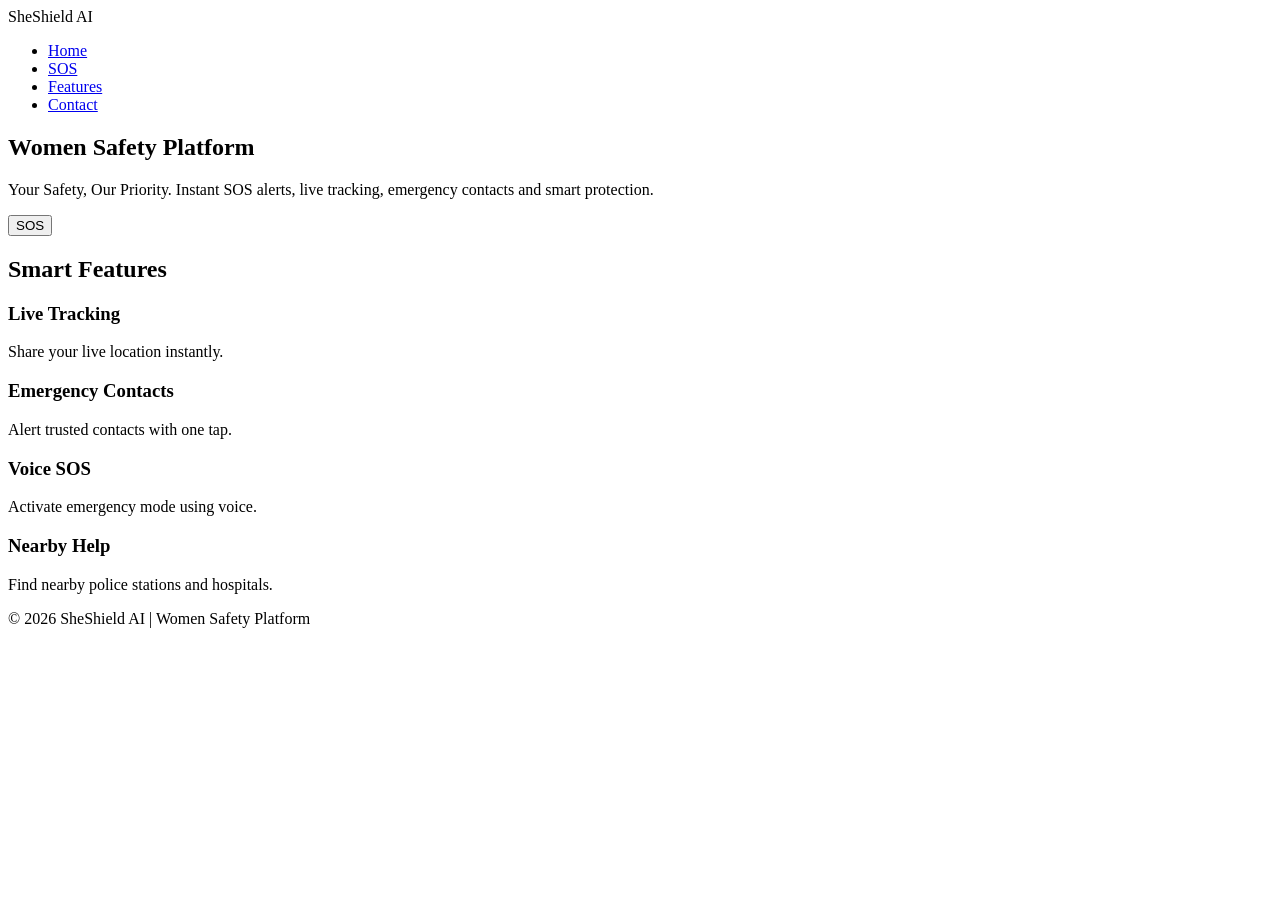
==== index.html @ 7dca7d4b "Update index.html" ====
<!DOCTYPE html>
<html lang="en">
<head>
<meta charset="UTF-8">
<meta name="viewport" content="width=device-width, initial-scale=1.0">
<title>SheShield AI</title>

<link href="https://fonts.googleapis.com/css2?family=Poppins:wght@300;400;600;700&display=swap" rel="stylesheet">

<style>
<link rel="stylesheet" href="style.css">
</style>
</head>

<body>

<nav>
<div class="logo">SheShield AI</div>

<ul>
<li><a href="#">Home</a></li>
<li><a href="#">SOS</a></li>
<li><a href="#">Features</a></li>
<li><a href="#">Contact</a></li>
</ul>
</nav>

<section class="hero">
<div class="hero-content">

<h1>Women Safety Platform</h1>

<p>
Your Safety, Our Priority.
Instant SOS alerts, live tracking,
emergency contacts and smart protection.
</p>

<button class="sos-btn" onclick="alert('SOS Activated')">
SOS
</button>

</div>
</section>

<section class="features">

<h2 class="section-title">Smart Features</h2>

<div class="grid">

<div class="card">
<h3>Live Tracking</h3>
<p>Share your live location instantly.</p>
</div>

<div class="card">
<h3>Emergency Contacts</h3>
<p>Alert trusted contacts with one tap.</p>
</div>

<div class="card">
<h3>Voice SOS</h3>
<p>Activate emergency mode using voice.</p>
</div>

<div class="card">
<h3>Nearby Help</h3>
<p>Find nearby police stations and hospitals.</p>
</div>

</div>

</section>

<footer>
© 2026 SheShield AI | Women Safety Platform
</footer>

</body>
</html>
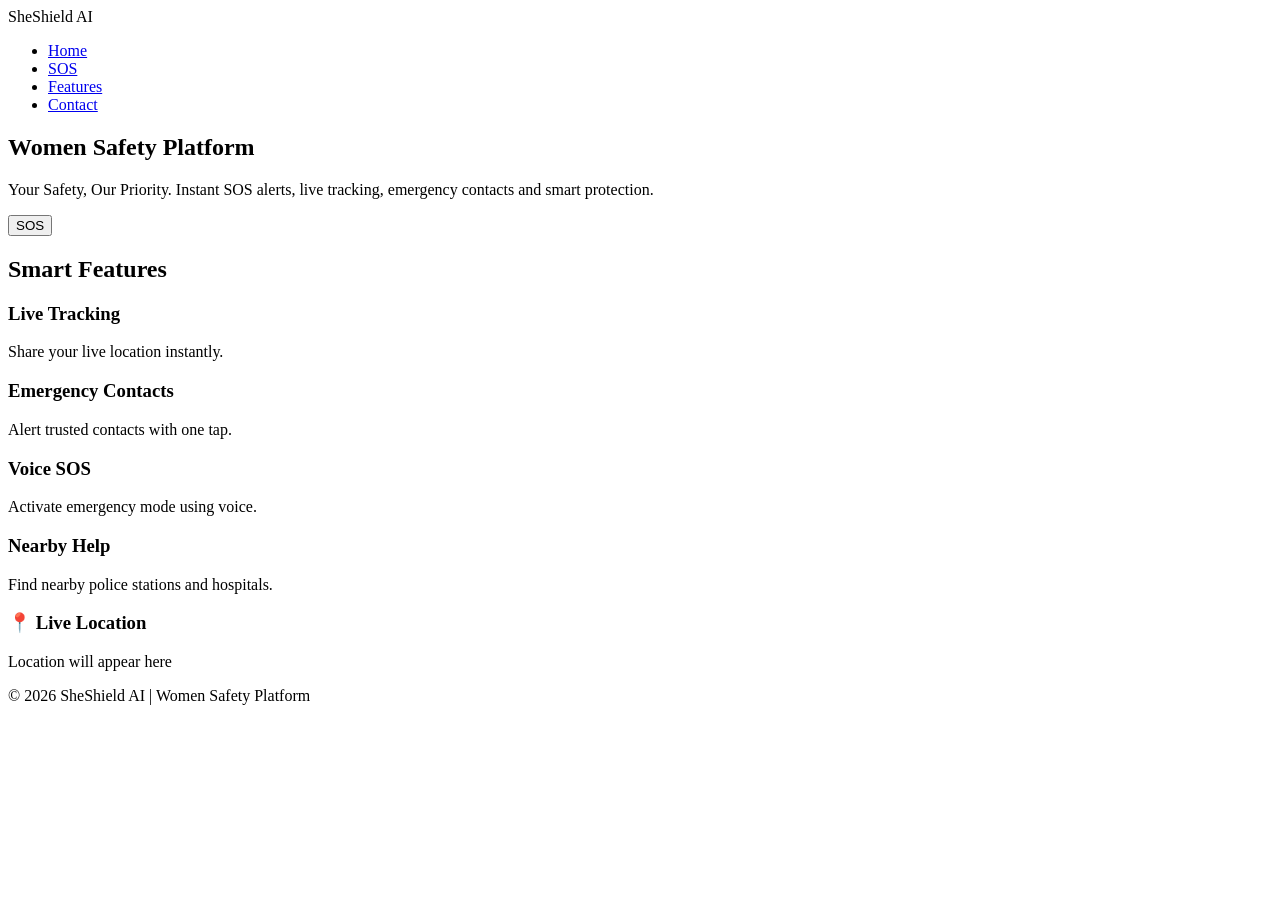
==== commit 5d58de2f: "Update index.html" ====
--- a/index.html
+++ b/index.html
@@ -68,6 +68,10 @@
 <h3>Nearby Help</h3>
 <p>Find nearby police stations and hospitals.</p>
 </div>
+<div class="card">
+<h3>📍 Live Location</h3>
+<p id="location-text">Location will appear here</p>
+</div>
 
 </div>
 
@@ -76,6 +80,6 @@
 <footer>
 © 2026 SheShield AI | Women Safety Platform
 </footer>
-
+<script src="script.js"></script>
 </body>
 </html>
--- a/style.css
+++ b/style.css
@@ -0,0 +1,210 @@
+*{
+margin:0;
+padding:0;
+box-sizing:border-box;
+font-family:'Poppins',sans-serif;
+}
+
+body{
+background:#0f172a;
+color:white;
+overflow-x:hidden;
+min-height:100vh;
+}
+
+/* Background Glow */
+body::before{
+content:'';
+position:fixed;
+width:500px;
+height:500px;
+background:#ff4d8d;
+filter:blur(180px);
+top:-150px;
+left:-150px;
+opacity:.35;
+z-index:-1;
+}
+
+body::after{
+content:'';
+position:fixed;
+width:500px;
+height:500px;
+background:#7b2cbf;
+filter:blur(180px);
+bottom:-150px;
+right:-150px;
+opacity:.35;
+z-index:-1;
+}
+
+/* Navbar */
+nav{
+display:flex;
+justify-content:space-between;
+align-items:center;
+padding:20px 8%;
+background:rgba(255,255,255,.05);
+backdrop-filter:blur(20px);
+position:fixed;
+width:100%;
+top:0;
+z-index:1000;
+border-bottom:1px solid rgba(255,255,255,.1);
+}
+
+.logo{
+font-size:28px;
+font-weight:700;
+background:linear-gradient(45deg,#ff4d8d,#00e5ff);
+-webkit-background-clip:text;
+-webkit-text-fill-color:transparent;
+}
+
+nav ul{
+display:flex;
+list-style:none;
+gap:25px;
+}
+
+nav ul li a{
+text-decoration:none;
+color:white;
+transition:.3s;
+}
+
+nav ul li a:hover{
+color:#00e5ff;
+}
+
+/* Hero */
+.hero{
+min-height:100vh;
+display:flex;
+justify-content:center;
+align-items:center;
+text-align:center;
+padding:20px;
+}
+
+.hero-content h1{
+font-size:4rem;
+margin-bottom:20px;
+background:linear-gradient(45deg,#fff,#00e5ff);
+-webkit-background-clip:text;
+-webkit-text-fill-color:transparent;
+}
+
+.hero-content p{
+font-size:1.2rem;
+max-width:700px;
+margin:auto;
+opacity:.9;
+}
+
+/* SOS Button */
+.sos-btn{
+width:220px;
+height:220px;
+border-radius:50%;
+border:none;
+margin-top:40px;
+font-size:34px;
+font-weight:700;
+color:white;
+cursor:pointer;
+background:linear-gradient(135deg,#ff1744,#ff4d8d);
+box-shadow:0 0 40px #ff4d8d;
+animation:pulse 2s infinite;
+transition:.3s;
+}
+
+.sos-btn:hover{
+transform:scale(1.08);
+}
+
+@keyframes pulse{
+0%{
+box-shadow:0 0 0 0 rgba(255,77,141,.8);
+}
+70%{
+box-shadow:0 0 0 50px rgba(255,77,141,0);
+}
+100%{
+box-shadow:0 0 0 0 rgba(255,77,141,0);
+}
+}
+
+/* Features */
+.features{
+padding:100px 8%;
+}
+
+.section-title{
+text-align:center;
+font-size:2.5rem;
+margin-bottom:50px;
+}
+
+.grid{
+display:grid;
+grid-template-columns:repeat(auto-fit,minmax(250px,1fr));
+gap:25px;
+}
+
+.card{
+background:rgba(255,255,255,.08);
+backdrop-filter:blur(20px);
+padding:30px;
+border-radius:20px;
+border:1px solid rgba(255,255,255,.1);
+transition:.4s;
+}
+
+.card:hover{
+transform:translateY(-10px);
+box-shadow:0 0 25px rgba(0,229,255,.3);
+}
+
+.card h3{
+margin-bottom:10px;
+color:#00e5ff;
+}
+
+/* Footer */
+footer{
+text-align:center;
+padding:30px;
+background:rgba(255,255,255,.05);
+margin-top:60px;
+border-top:1px solid rgba(255,255,255,.1);
+}
+
+/* Mobile */
+@media(max-width:768px){
+
+.hero-content h1{
+font-size:2.5rem;
+}
+
+.hero-content p{
+font-size:1rem;
+}
+
+.sos-btn{
+width:170px;
+height:170px;
+font-size:28px;
+}
+
+nav{
+padding:15px 5%;
+}
+
+nav ul{
+gap:15px;
+font-size:14px;
+}
+
+}
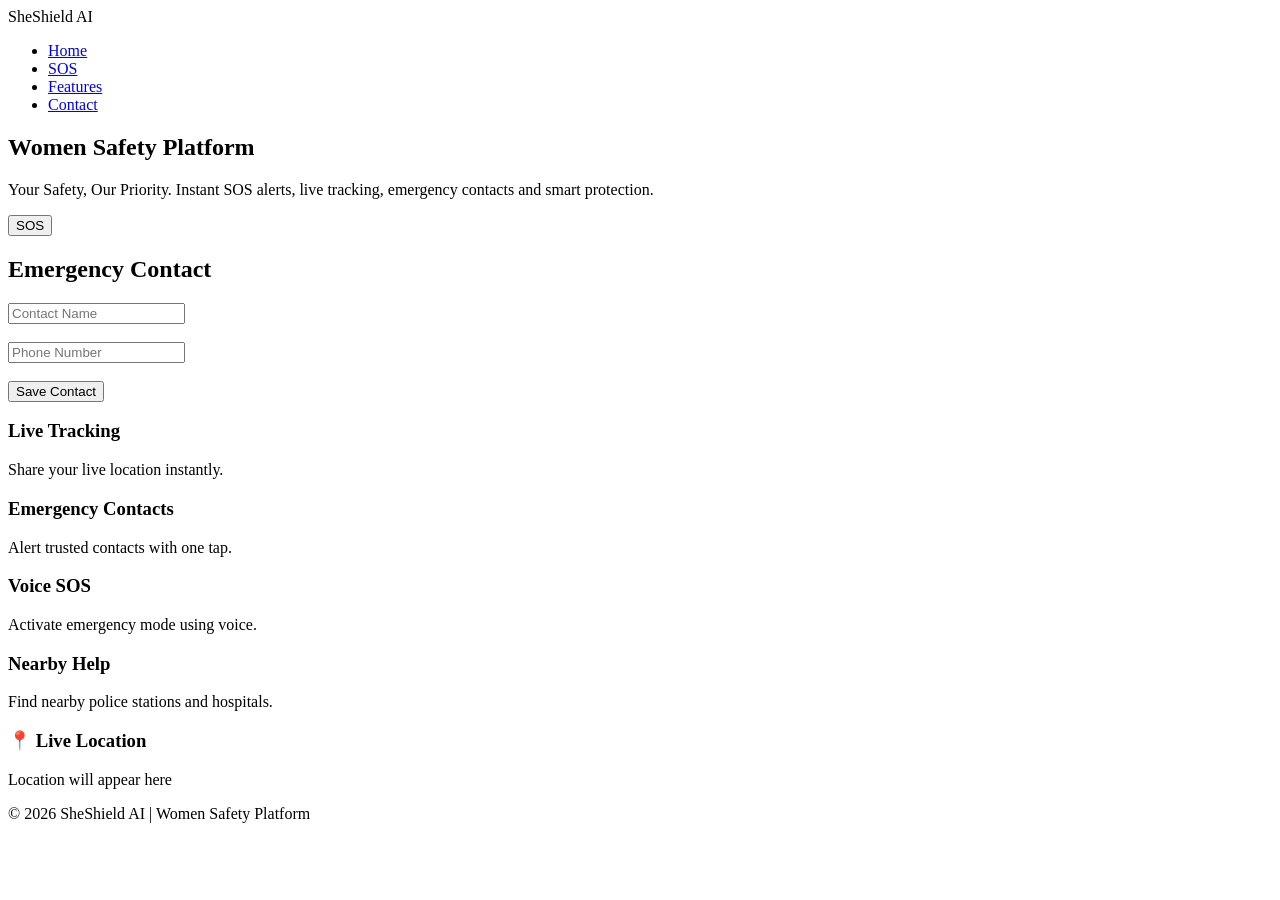
==== commit d261be82: "Update index.html" ====
--- a/index.html
+++ b/index.html
@@ -45,7 +45,27 @@
 
 <section class="features">
 
-<h2 class="section-title">Smart Features</h2>
+<h2 class="section-title">Emergency Contact</h2>
+
+<div class="card">
+
+<input type="text" id="name" placeholder="Contact Name">
+
+<br><br>
+
+<input type="tel" id="phone" placeholder="Phone Number">
+
+<br><br>
+
+<button onclick="saveContact()">
+Save Contact
+</button>
+
+<p id="saved-contact"></p>
+
+</div>
+
+</section>
 
 <div class="grid">
 
@@ -82,4 +102,4 @@
 </footer>
 <script src="script.js"></script>
 </body>
-</html>+</html>
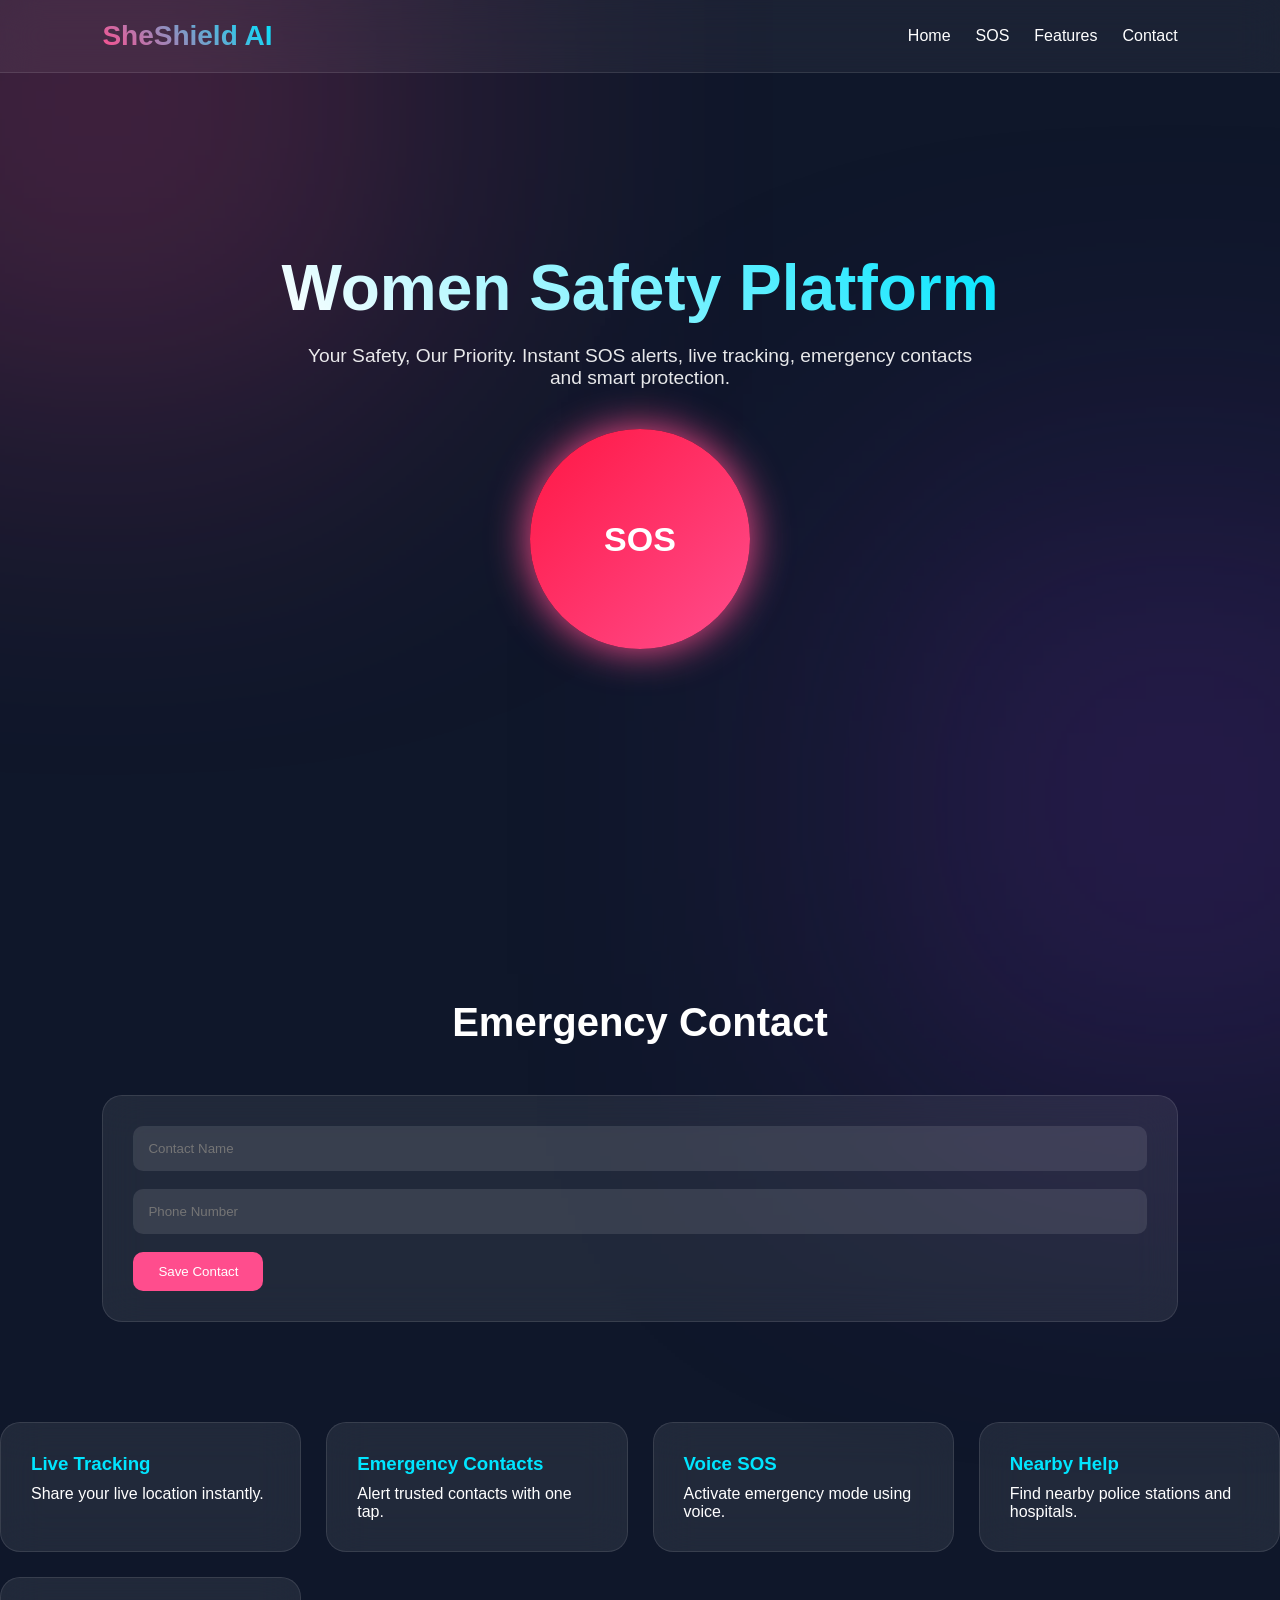
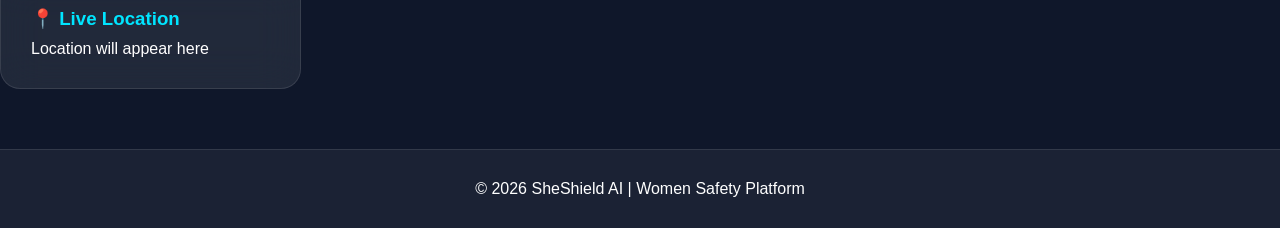
==== commit 5ab41ac8: "Update index.html" ====
--- a/index.html
+++ b/index.html
@@ -7,9 +7,8 @@
 
 <link href="https://fonts.googleapis.com/css2?family=Poppins:wght@300;400;600;700&display=swap" rel="stylesheet">
 
-<style>
+
 <link rel="stylesheet" href="style.css">
-</style>
 </head>
 
 <body>
--- a/style.css
+++ b/style.css
@@ -207,4 +207,22 @@
 font-size:14px;
 }
 
+}
+input{
+width:100%;
+padding:15px;
+border:none;
+outline:none;
+border-radius:10px;
+background:rgba(255,255,255,.1);
+color:white;
+}
+
+button{
+padding:12px 25px;
+border:none;
+border-radius:10px;
+background:#ff4d8d;
+color:white;
+cursor:pointer;
 }
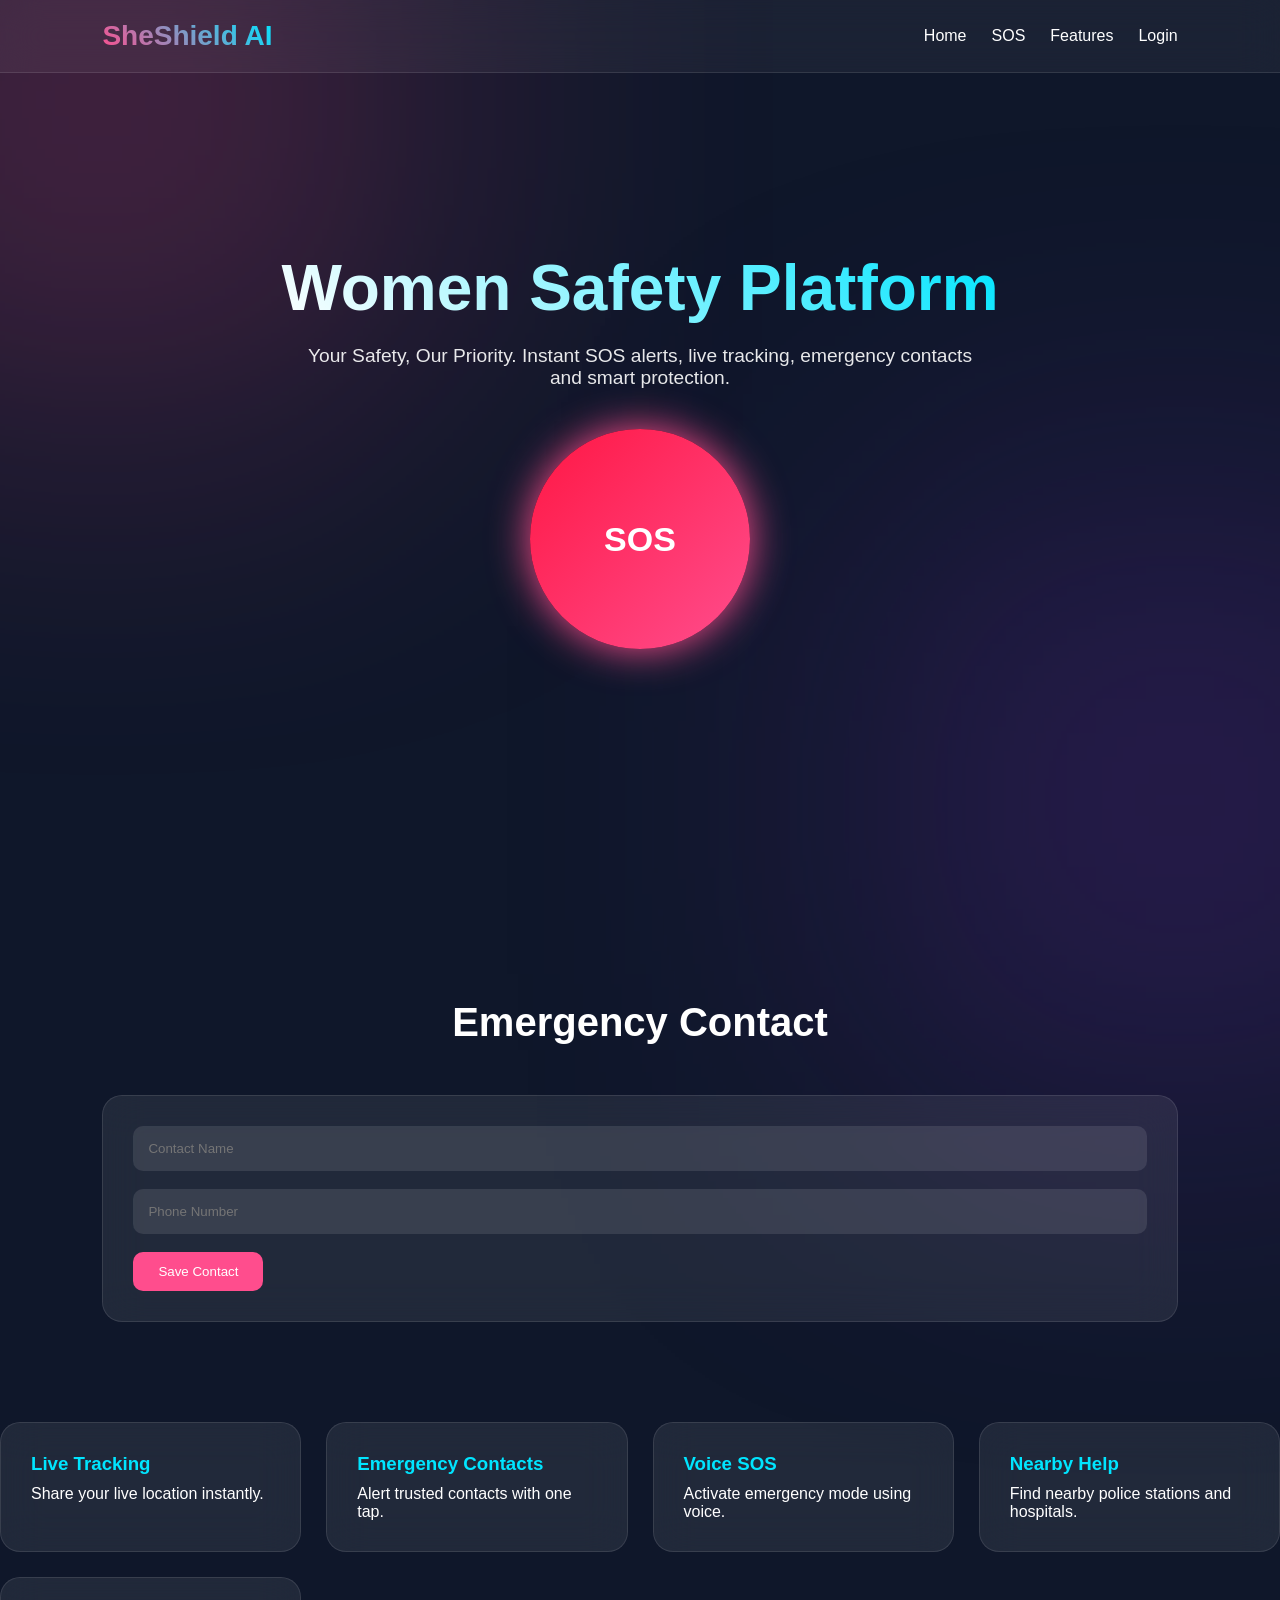
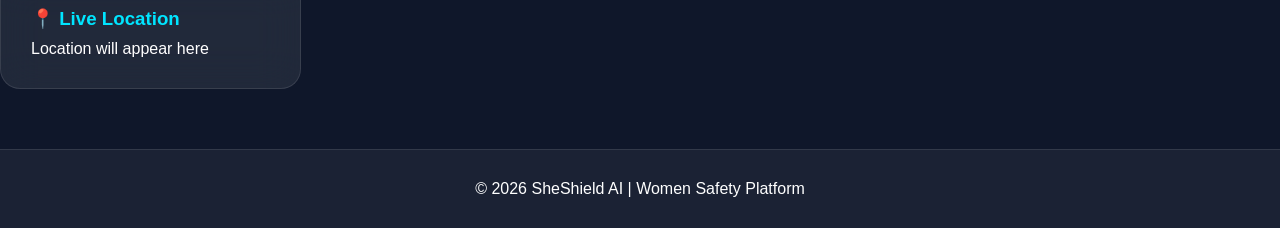
==== commit 3505c733: "Update index.html" ====
--- a/index.html
+++ b/index.html
@@ -20,7 +20,7 @@
 <li><a href="#">Home</a></li>
 <li><a href="#">SOS</a></li>
 <li><a href="#">Features</a></li>
-<li><a href="#">Contact</a></li>
+<li><a href="login.html">Login</a></li>
 </ul>
 </nav>
 
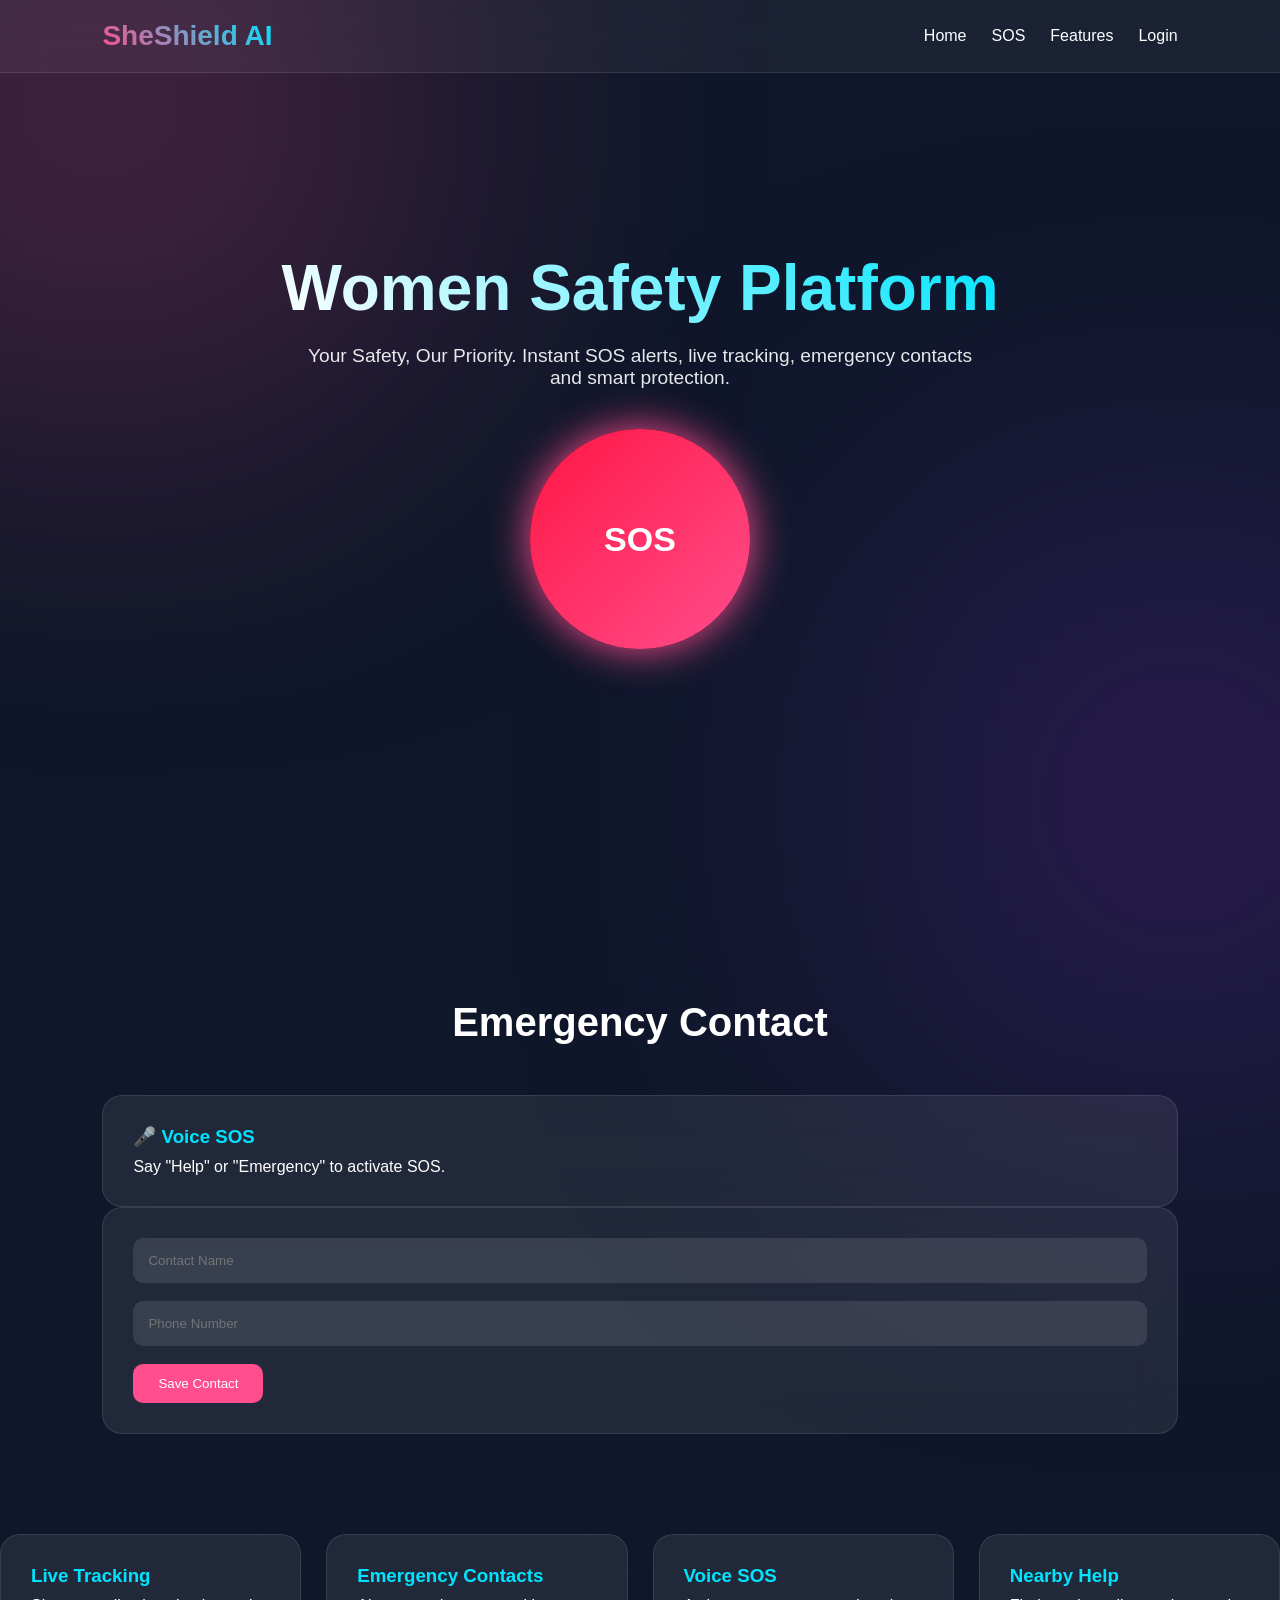
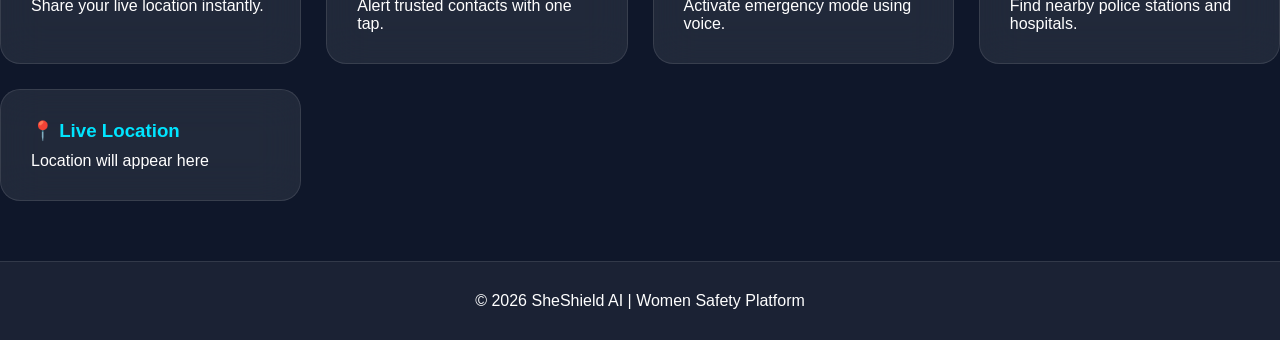
==== commit 5e4c9af7: "Update index.html" ====
--- a/index.html
+++ b/index.html
@@ -35,7 +35,7 @@
 emergency contacts and smart protection.
 </p>
 
-<button class="sos-btn" onclick="alert('SOS Activated')">
+<button class="sos-btn">
 SOS
 </button>
 
@@ -45,7 +45,13 @@
 <section class="features">
 
 <h2 class="section-title">Emergency Contact</h2>
-
+<div class="card">
+<h3>🎤 Voice SOS</h3>
+<p>
+Say "Help" or "Emergency"
+to activate SOS.
+</p>
+</div>
 <div class="card">
 
 <input type="text" id="name" placeholder="Contact Name">
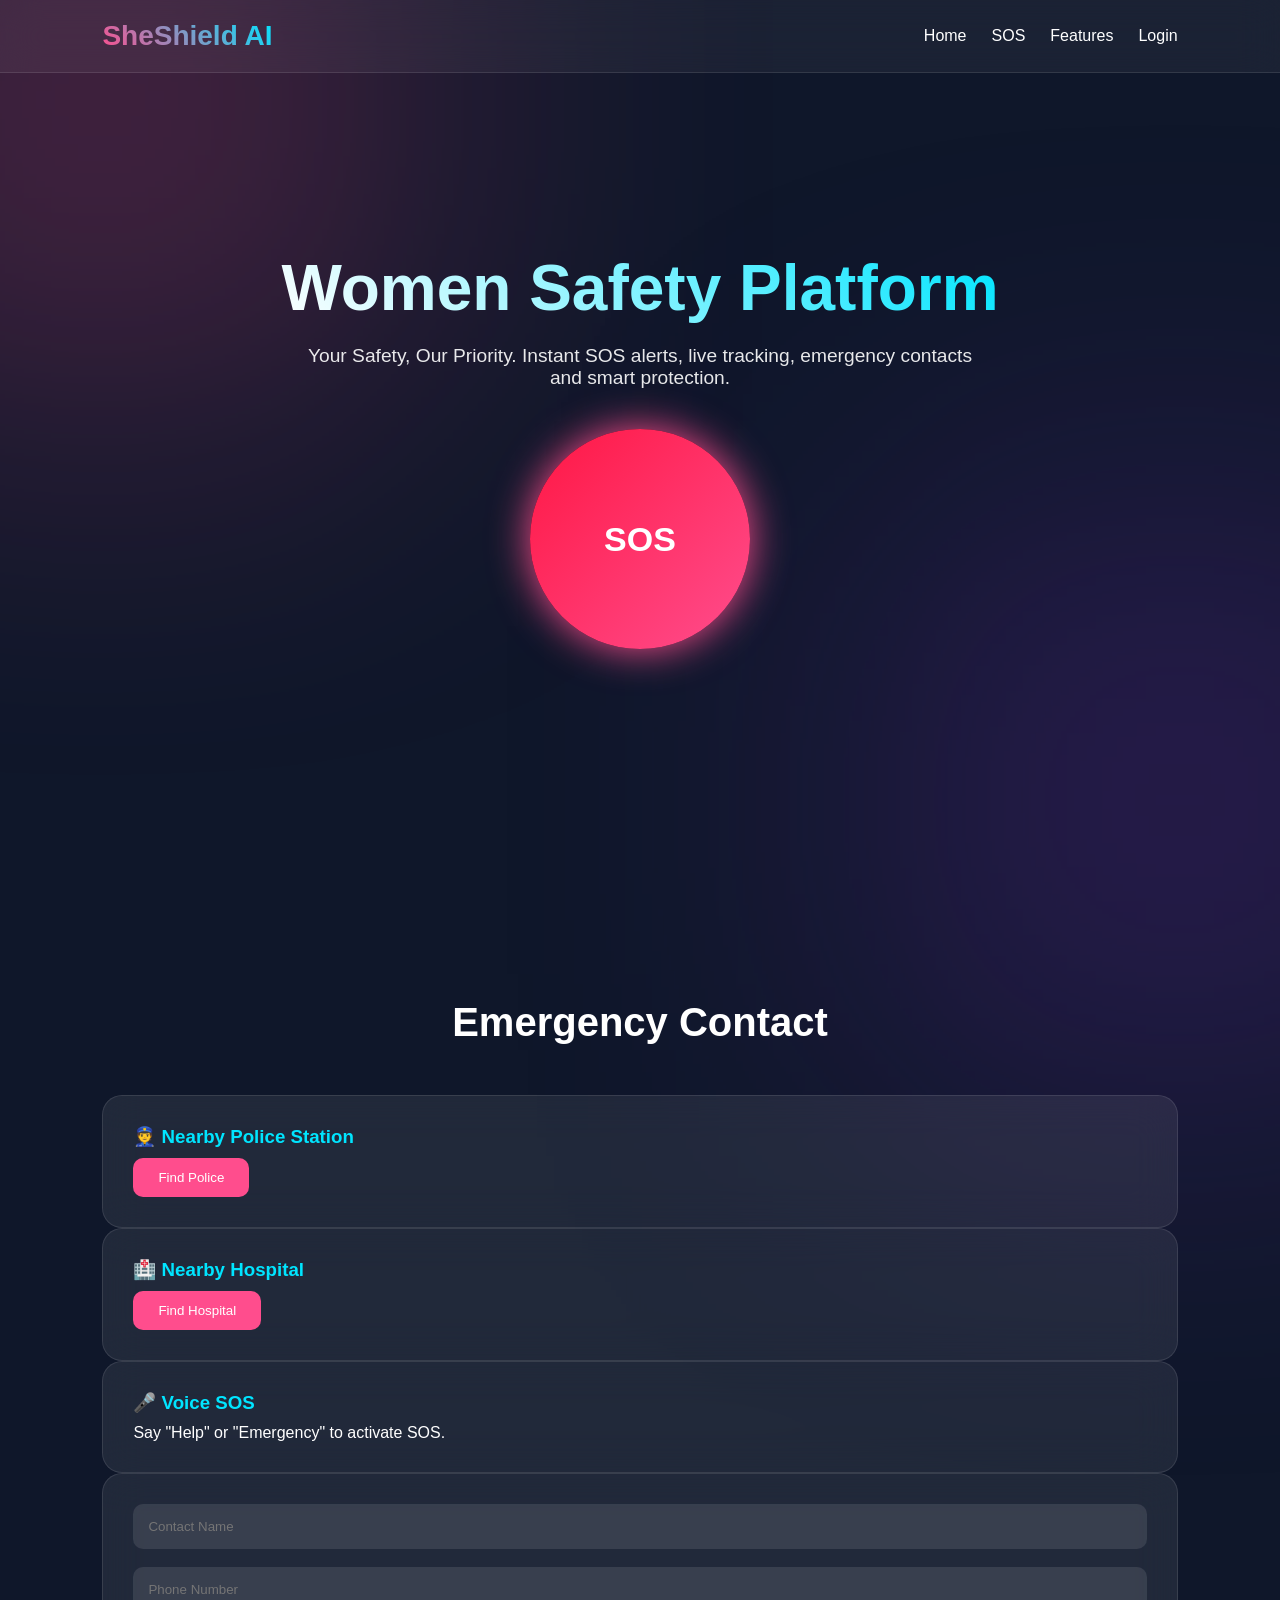
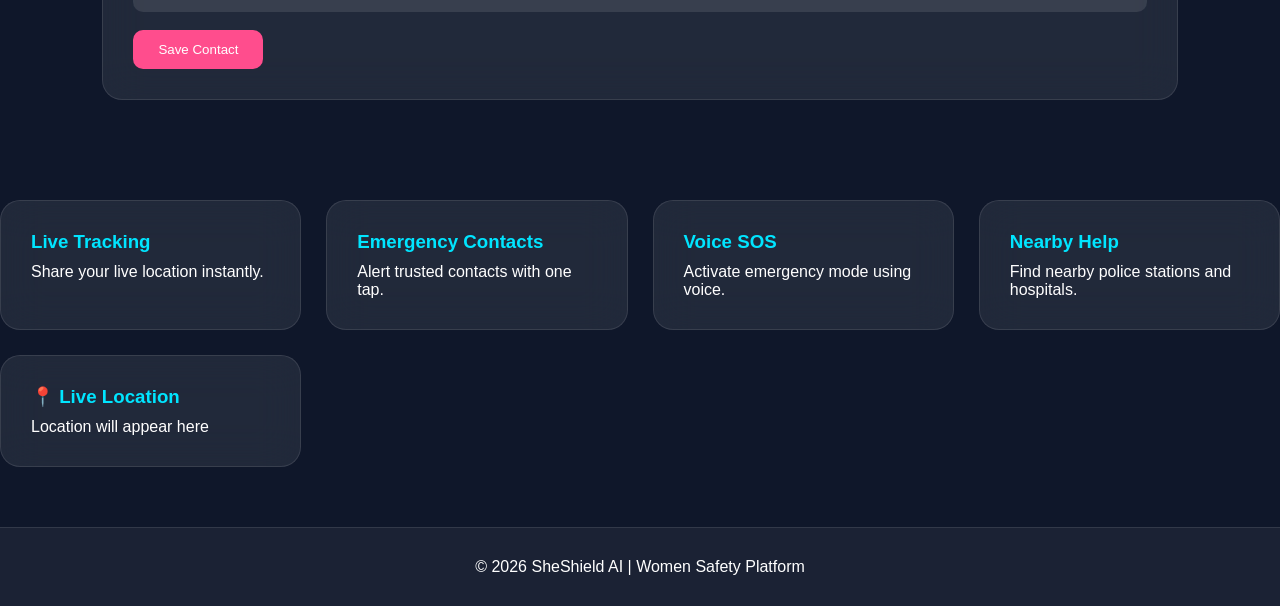
==== commit 751a3d10: "Update index.html" ====
--- a/index.html
+++ b/index.html
@@ -45,6 +45,19 @@
 <section class="features">
 
 <h2 class="section-title">Emergency Contact</h2>
+<div class="card">
+<h3>👮 Nearby Police Station</h3>
+<button onclick="findPolice()">
+Find Police
+</button>
+</div>
+
+<div class="card">
+<h3>🏥 Nearby Hospital</h3>
+<button onclick="findHospital()">
+Find Hospital
+</button>
+</div>
 <div class="card">
 <h3>🎤 Voice SOS</h3>
 <p>
